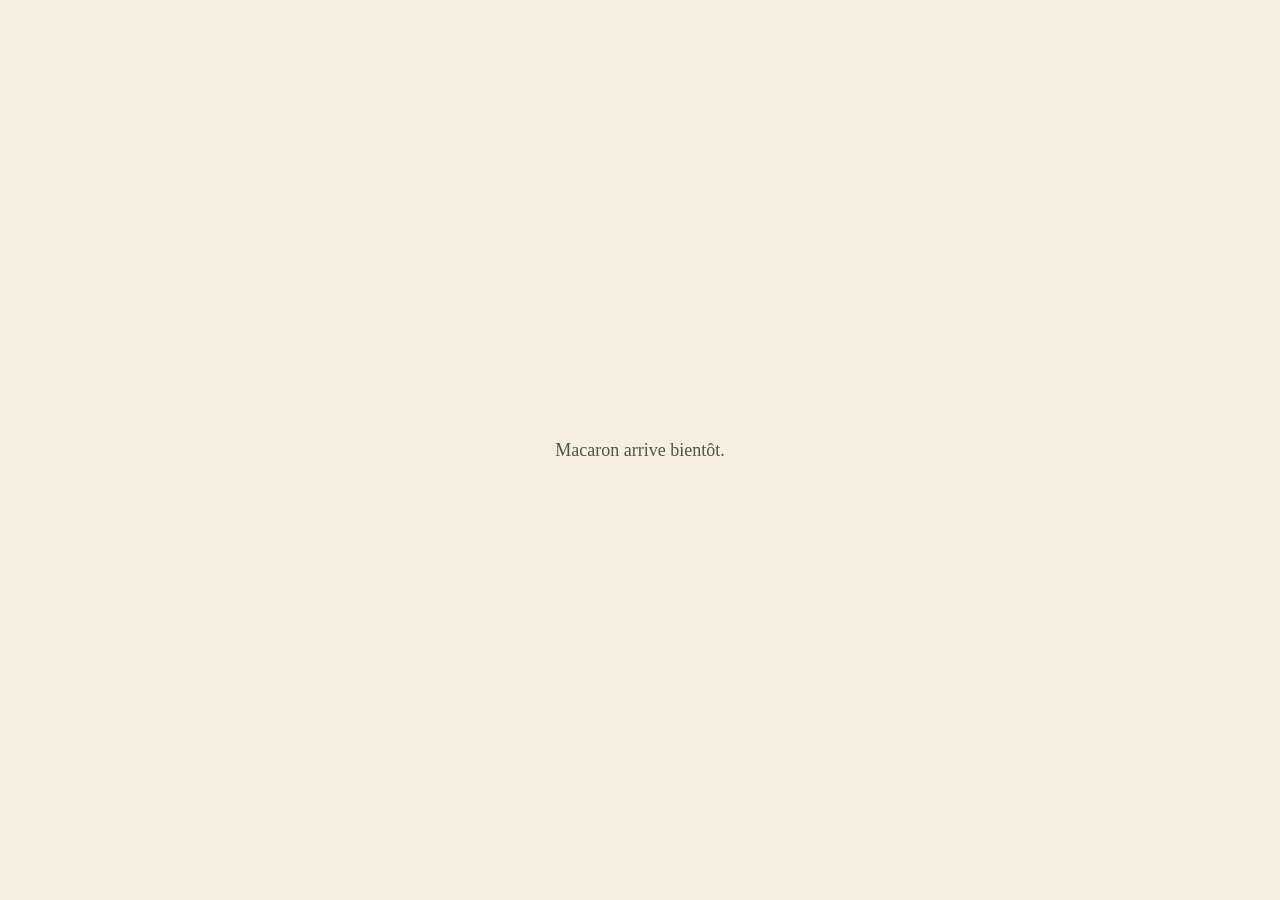
==== site/index.html @ 16fac5d5 "Builder, workflow and placeholder page Co-Authored-By: Claude Opus 5.5 <noreply@anthropic.com>" ====
<!doctype html>
<html lang="fr">
<head>
  <meta charset="utf-8">
  <meta name="viewport" content="width=device-width, initial-scale=1">
  <title>Macaron</title>
  <style>body{margin:0;min-height:100vh;display:grid;place-items:center;background:#f6efe1;color:#4a5a3c;font:18px/1.5 Georgia,serif}</style>
</head>
<body><p>Macaron arrive bientôt.</p></body>
</html>
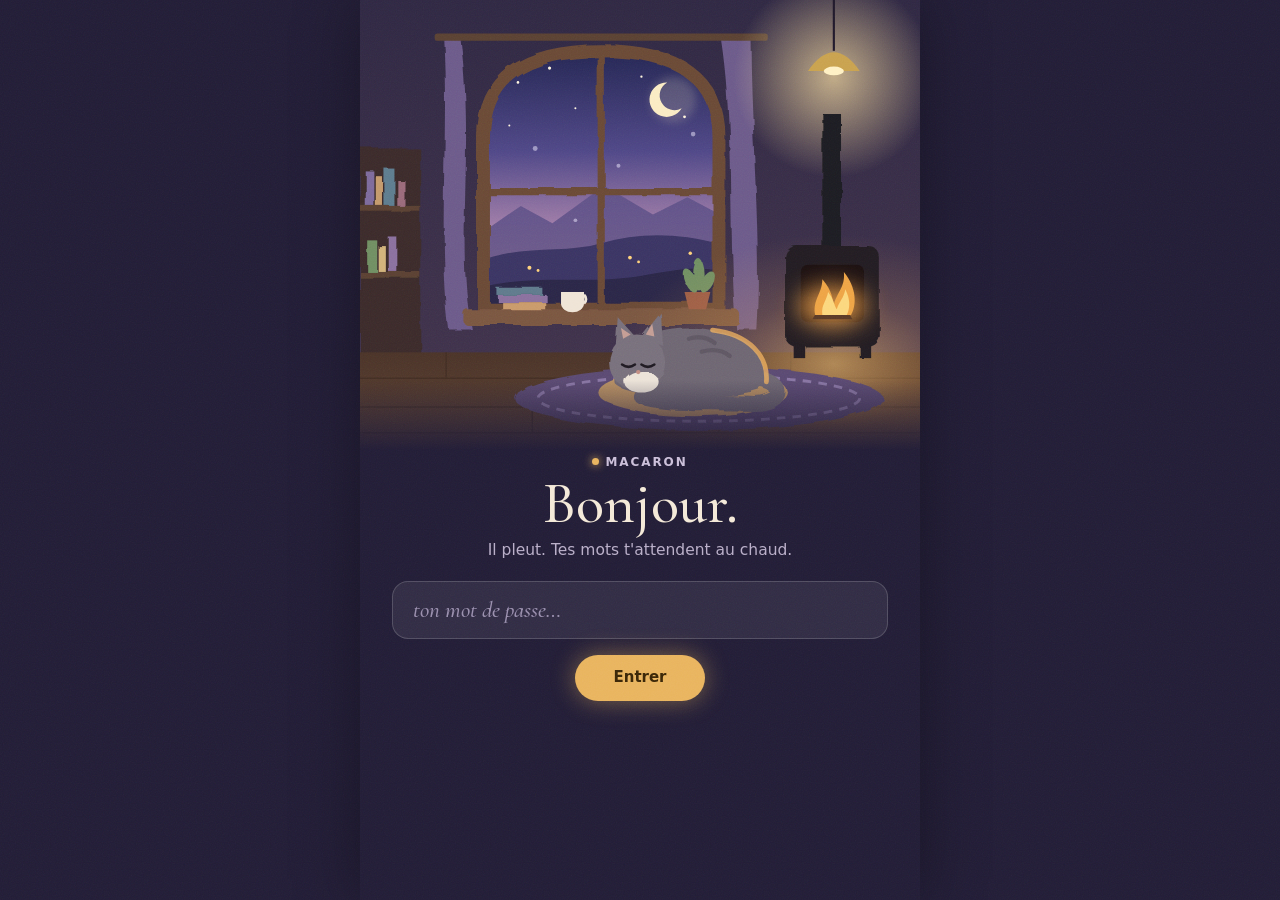
==== commit f7f9f8f8: "The Macaron site: twilight room, passcode, episodes, unfolding words, offline Co-Authored-By: Claude" ====
--- a/site/index.html
+++ b/site/index.html
@@ -2,9 +2,169 @@
 <html lang="fr">
 <head>
   <meta charset="utf-8">
-  <meta name="viewport" content="width=device-width, initial-scale=1">
+  <meta name="viewport" content="width=device-width, initial-scale=1, viewport-fit=cover">
   <title>Macaron</title>
-  <style>body{margin:0;min-height:100vh;display:grid;place-items:center;background:#f6efe1;color:#4a5a3c;font:18px/1.5 Georgia,serif}</style>
+  <meta name="theme-color" content="#221d36">
+  <meta name="apple-mobile-web-app-capable" content="yes">
+  <meta name="mobile-web-app-capable" content="yes">
+  <meta name="apple-mobile-web-app-status-bar-style" content="black-translucent">
+  <meta name="apple-mobile-web-app-title" content="Macaron">
+  <meta name="robots" content="noindex">
+  <link rel="manifest" href="manifest.webmanifest">
+  <link rel="icon" href="icons/icon-192.png">
+  <link rel="apple-touch-icon" href="icons/apple-touch-icon.png">
+  <link rel="preload" href="fonts/cormorant-garamond.woff2" as="font" type="font/woff2" crossorigin>
+  <link rel="stylesheet" href="style.css">
 </head>
-<body><p>Macaron arrive bientôt.</p></body>
+<body class="is-locked">
+
+  <!-- The room at twilight. Original drawing; animated in style.css. -->
+  <header class="scene" aria-hidden="true">
+    <svg id="scene" viewBox="0 0 390 330" preserveAspectRatio="xMaxYMax slice">
+      <defs>
+        <linearGradient id="room" x1="0" y1="0" x2="0" y2="1"><stop offset="0" stop-color="#2e2742"/><stop offset="1" stop-color="#43344d"/></linearGradient>
+        <linearGradient id="dusk" x1="0" y1="0" x2="0" y2="1"><stop offset="0" stop-color="#232552"/><stop offset=".38" stop-color="#4f4787"/><stop offset=".64" stop-color="#9c7aa6"/><stop offset=".82" stop-color="#dca39a"/><stop offset="1" stop-color="#f3c88c"/></linearGradient>
+        <linearGradient id="boards" x1="0" y1="0" x2="0" y2="1"><stop offset="0" stop-color="#4a3328"/><stop offset="1" stop-color="#5e4232"/></linearGradient>
+        <radialGradient id="warm"><stop offset="0" stop-color="#ffc977" stop-opacity=".55"/><stop offset=".5" stop-color="#f0a95a" stop-opacity=".18"/><stop offset="1" stop-color="#f0a95a" stop-opacity="0"/></radialGradient>
+        <radialGradient id="lampglow"><stop offset="0" stop-color="#ffe3a3" stop-opacity=".7"/><stop offset="1" stop-color="#ffe3a3" stop-opacity="0"/></radialGradient>
+        <filter id="blur3" x="-60%" y="-60%" width="220%" height="220%"><feGaussianBlur stdDeviation="3"/></filter>
+        <filter id="blur8" x="-80%" y="-80%" width="260%" height="260%"><feGaussianBlur stdDeviation="8"/></filter>
+        <filter id="wc"><feTurbulence type="fractalNoise" baseFrequency=".045" numOctaves="3" seed="5"/><feDisplacementMap in="SourceGraphic" scale="4"/></filter>
+        <clipPath id="pane"><path d="M86 232 V112 Q86 52 168 52 Q250 52 250 112 V232Z"/></clipPath>
+      </defs>
+
+      <rect width="390" height="330" fill="url(#room)"/>
+
+      <!-- Outside: twilight, hills, the village, rain -->
+      <g clip-path="url(#pane)">
+        <rect x="80" y="50" width="180" height="190" fill="url(#dusk)"/>
+        <g class="stars" fill="#fff6e0"><circle cx="110" cy="74" r=".9"/><circle cx="132" cy="64" r="1.1"/><circle cx="196" cy="70" r=".8"/><circle cx="226" cy="98" r="1"/><circle cx="150" cy="92" r=".7"/><circle cx="104" cy="104" r=".7"/></g>
+        <path d="M214 74 a12 12 0 1 0 10 18 a10 10 0 1 1 -10 -18z" fill="#fbecc4"/>
+        <circle cx="218" cy="86" r="16" fill="#fbecc4" opacity=".18" filter="url(#blur3)"/>
+        <path d="M80 182 L112 160 L134 172 L170 146 L204 166 L228 154 L262 172 V240 H80Z" fill="#5c4f86" opacity=".85"/>
+        <path d="M80 200 C110 186 140 194 168 186 S226 178 262 190 V240 H80Z" fill="#3a3463"/>
+        <path d="M80 218 C120 206 160 216 200 208 S250 204 262 210 V240 H80Z" fill="#2a2647"/>
+        <g class="village" fill="#ffd27c"><circle cx="118" cy="203" r="1.4"/><circle cx="124" cy="205" r="1"/><circle cx="188" cy="196" r="1.3"/><circle cx="194" cy="199" r="1"/><circle cx="230" cy="193" r="1.2"/></g>
+        <g class="rain" stroke="#d9d3f2" stroke-width=".9" stroke-linecap="round">
+          <path d="M96 40 l-5 15" style="--d:-.1s"/><path d="M118 62 l-5 15" style="--d:-.7s"/><path d="M140 38 l-5 15" style="--d:-.35s"/>
+          <path d="M162 80 l-5 15" style="--d:-.9s"/><path d="M184 46 l-5 15" style="--d:-.2s"/><path d="M206 88 l-5 15" style="--d:-.55s"/>
+          <path d="M236 42 l-5 15" style="--d:-1s"/><path d="M244 100 l-5 15" style="--d:-.45s"/><path d="M104 110 l-5 15" style="--d:-.8s"/>
+          <path d="M130 130 l-5 15" style="--d:-.05s"/><path d="M156 108 l-5 15" style="--d:-.65s"/><path d="M178 134 l-5 15" style="--d:-.3s"/>
+          <path d="M200 120 l-5 15" style="--d:-.95s"/><path d="M224 138 l-5 15" style="--d:-.15s"/><path d="M110 156 l-5 15" style="--d:-.5s"/>
+          <path d="M146 166 l-5 15" style="--d:-.75s"/><path d="M212 160 l-5 15" style="--d:-.25s"/><path d="M90 84 l-5 15" style="--d:-.6s"/>
+        </g>
+        <g fill="#efeaff" opacity=".5"><circle cx="122" cy="120" r="1.7"/><circle cx="180" cy="132" r="1.4"/><circle cx="232" cy="110" r="1.6"/><circle cx="150" cy="170" r="1.3"/></g>
+      </g>
+      <g filter="url(#wc)" fill="none" stroke="#6b4a36">
+        <path d="M86 232 V112 Q86 52 168 52 Q250 52 250 112 V232Z" stroke-width="9"/>
+        <path d="M168 54 V232 M88 150 H248" stroke-width="5"/>
+      </g>
+
+      <!-- Curtains -->
+      <path d="M70 44 C80 120 66 190 78 246 L62 246 C54 180 62 110 58 44Z" fill="#6c5a8a" filter="url(#wc)"/>
+      <path d="M252 44 C262 110 256 180 262 246 L276 246 C280 180 272 110 272 44Z" fill="#6c5a8a" filter="url(#wc)"/>
+      <rect x="52" y="40" width="232" height="5" rx="2" fill="#5a4132"/>
+
+      <!-- Sill: books, tea, plant -->
+      <rect x="72" y="232" width="192" height="11" rx="3" fill="#7a5640" filter="url(#wc)"/>
+      <g filter="url(#wc)"><rect x="96" y="222" width="34" height="5" fill="#8a6f9e"/><rect x="99" y="227" width="30" height="5" fill="#c99a6a"/><rect x="95" y="217" width="32" height="5" fill="#5f7a8c"/></g>
+      <g transform="translate(140 214)">
+        <path d="M0 6 h16 v8 a8 6 0 0 1 -16 0z" fill="#efe4d6"/><path d="M16 8 a4 4 0 0 1 0 6" fill="none" stroke="#efe4d6" stroke-width="2"/>
+        <g class="steam" fill="none" stroke="#fff" stroke-width="1.3" stroke-linecap="round"><path d="M4 2 q-3 -6 1 -11 q3 -5 0 -10"/><path d="M10 2 q-3 -6 1 -11" style="--d:-1.4s"/></g>
+      </g>
+      <g transform="translate(226 206)">
+        <path d="M0 14 h18 l-3 12 h-12z" fill="#9a5a44"/>
+        <g fill="#6f8f62" filter="url(#wc)"><ellipse cx="4" cy="6" rx="4" ry="9" transform="rotate(-25 4 6)"/><ellipse cx="10" cy="2" rx="4" ry="11"/><ellipse cx="16" cy="7" rx="4" ry="8" transform="rotate(28 16 7)"/></g>
+      </g>
+
+      <!-- Bookshelf -->
+      <g filter="url(#wc)">
+        <rect x="0" y="120" width="42" height="150" fill="#3a2b2b"/>
+        <rect x="0" y="160" width="42" height="4" fill="#5a4132"/><rect x="0" y="206" width="42" height="4" fill="#5a4132"/>
+        <rect x="4" y="136" width="6" height="24" fill="#7d6a9c"/><rect x="11" y="140" width="5" height="20" fill="#c49a6c"/><rect x="17" y="134" width="7" height="26" fill="#5d7c8e"/><rect x="26" y="142" width="5" height="18" fill="#9a6a7a"/>
+        <rect x="5" y="184" width="7" height="22" fill="#6f8f62"/><rect x="13" y="188" width="5" height="18" fill="#d1b27a"/><rect x="20" y="182" width="6" height="24" fill="#8a6f9e"/>
+      </g>
+
+      <!-- Hanging lamp -->
+      <circle class="lamp-glow" cx="330" cy="70" r="70" fill="url(#lampglow)"/>
+      <line x1="330" y1="0" x2="330" y2="52" stroke="#20192b" stroke-width="1.5"/>
+      <path d="M312 66 Q330 40 348 66Z" fill="#c9a24e"/><ellipse cx="330" cy="66" rx="7" ry="3" fill="#fff1c4"/>
+
+      <!-- Floor -->
+      <rect y="262" width="390" height="68" fill="url(#boards)"/>
+      <g stroke="#3a281f" stroke-width="1" opacity=".6"><path d="M0 280 H390 M0 300 H390 M0 318 H390"/><path d="M60 262 v18 M180 280 v20 M300 262 v18 M120 300 v18 M250 300 v18"/></g>
+
+      <!-- Stove and fire -->
+      <ellipse class="fire-light" cx="330" cy="270" rx="150" ry="90" fill="url(#warm)"/>
+      <g filter="url(#wc)">
+        <rect x="322" y="96" width="13" height="100" fill="#1f1a20"/>
+        <rect x="296" y="188" width="66" height="70" rx="8" fill="#241e24"/><rect x="302" y="254" width="8" height="12" fill="#241e24"/><rect x="348" y="254" width="8" height="12" fill="#241e24"/>
+      </g>
+      <rect x="307" y="201" width="44" height="40" rx="5" fill="#1a1012"/>
+      <ellipse class="embers" cx="329" cy="230" rx="24" ry="14" fill="#f0a14a" opacity=".85" filter="url(#blur8)"/>
+      <path d="M315 239 h28 l-3 -5 h-22z" fill="#5a3a26"/>
+      <g class="flame"><path d="M317 236 C315 225 322 221 322 211 C329 219 329 225 330 229 C332 220 338 217 337 206 C346 217 346 229 342 236Z" fill="#eea445"/></g>
+      <g class="flame inner"><path d="M322 236 C321 229 325 226 326 220 C330 225 330 229 332 232 C334 226 337 224 338 218 C342 226 341 232 339 236Z" fill="#fbd77e"/></g>
+
+      <!-- Rug -->
+      <ellipse cx="236" cy="294" rx="128" ry="22" fill="#5a4a72" filter="url(#wc)"/>
+      <ellipse cx="236" cy="294" rx="112" ry="16" fill="none" stroke="#9c88b8" stroke-width="2" stroke-dasharray="6 5" opacity=".7"/>
+
+      <!-- The cat, asleep by the fire -->
+      <g transform="translate(232 290) scale(1.5) translate(-196 -250)">
+        <ellipse cx="196" cy="250" rx="44" ry="11" fill="#b78f62" filter="url(#wc)"/>
+        <g class="cat">
+          <g filter="url(#wc)">
+            <path class="tail" d="M226 244 C240 246 238 256 222 255 C205 254 182 256 172 252" fill="none" stroke="#6e6672" stroke-width="7" stroke-linecap="round"/>
+            <path d="M160 246 C158 228 178 218 198 220 C220 222 232 232 230 246 C226 254 166 254 160 246Z" fill="#6e6672"/>
+            <circle cx="170" cy="236" r="13" fill="#78707b"/>
+            <path d="M160 229 L161 215 L170 225Z M172 224 L181 213 L182 228Z" fill="#78707b"/>
+            <ellipse cx="172" cy="245" rx="8" ry="5" fill="#ece3d8"/>
+          </g>
+          <path d="M205 221 C222 223 231 233 230 245" fill="none" stroke="#f2b25e" stroke-width="2.2" stroke-linecap="round" opacity=".75"/>
+          <path d="M162.5 220 l1 5 l3.5 -2z M177 218 l-3 5 l4 1z" fill="#d7a99a" opacity=".8"/>
+          <path d="M163 237 q3 2.2 6 0 M172 237 q3 2.2 6 0" fill="none" stroke="#1f1a22" stroke-width="1.2" stroke-linecap="round"/>
+          <circle cx="170.5" cy="240.5" r="1" fill="#c48f84"/>
+          <path d="M194 225 q7 -2 12 2 M200 231 q8 -2 13 2" fill="none" stroke="#554e5a" stroke-width="2" stroke-linecap="round" opacity=".6"/>
+        </g>
+      </g>
+      <g class="zzz" font-family="Cormorant Garamond, serif" font-style="italic" fill="#e9d8b8">
+        <text x="186" y="252" font-size="15">z</text>
+        <text x="176" y="240" font-size="11" style="--d:-1.5s">z</text>
+      </g>
+    </svg>
+  </header>
+
+  <!-- Locked: the passcode -->
+  <section id="lock" class="lock">
+    <div class="kick"><i></i>macaron</div>
+    <h1 class="serif" id="lock-hello">Bonsoir.</h1>
+    <p class="lock-line">Il pleut. Tes mots t'attendent au chaud.</p>
+    <form id="lock-form" autocomplete="off">
+      <input id="passcode" class="serif" type="password" placeholder="ton mot de passe…" autocomplete="current-password" aria-label="Mot de passe" enterkeyhint="go">
+      <button type="submit" class="btn" id="enter">Entrer</button>
+      <p class="lock-msg" id="lock-msg" role="status"></p>
+    </form>
+  </section>
+
+  <!-- Unlocked -->
+  <main id="home" class="home" hidden>
+    <div class="greet">
+      <h1 class="serif"><span id="hello">Bonsoir.</span><em>Un mot de plus&nbsp;?</em></h1>
+      <p id="stats"></p>
+    </div>
+    <div class="sheet">
+      <nav class="tags" id="tags" aria-label="Épisodes"></nav>
+      <div class="ep" id="ep"></div>
+      <div id="words"></div>
+      <p class="empty" id="empty" hidden>Pas encore de mots. Envoie un épisode depuis Dual Subs, il arrive ici quelques minutes après.</p>
+      <footer class="foot">
+        <p>Sentences from <a href="https://tatoeba.org" target="_blank" rel="noopener">Tatoeba</a> (CC BY 2.0 FR). Voice: Piper “Tom”.</p>
+        <button type="button" id="lock-again" class="link">Verrouiller</button>
+      </footer>
+    </div>
+  </main>
+
+  <script src="app.js"></script>
+</body>
 </html>
--- a/site/style.css
+++ b/site/style.css
@@ -0,0 +1,272 @@
+/* Macaron: a room at twilight above, the words on warm paper below. */
+@font-face { font-family: "Cormorant Garamond"; src: url("fonts/cormorant-garamond.woff2") format("woff2"); font-weight: 300 700; font-style: normal; font-display: swap; }
+@font-face { font-family: "Cormorant Garamond"; src: url("fonts/cormorant-garamond-italic.woff") format("woff"); font-weight: 500; font-style: italic; font-display: swap; }
+
+:root {
+  --night: #221d36;
+  --night-2: #2c2540;
+  --paper: #f5efe9;
+  --card: #fffaf4;
+  --ink: #272138;
+  --soft-ink: #55496a;
+  --muted: #8a7f96;
+  --faint: #b9adb8;
+  --line: #e7ddd8;
+  --cream: #f4e9d8;
+  --lilac: #b9aec8;
+  --gold: #e9b45e;
+  --gold-ink: #3a2608;
+  --gold-soft: #f3e6d0;
+  --violet: #6e5b9a;
+  --blue: #5f7e9c;
+  --mauve: #a8778c;
+  --moss: #6f8f62;
+  --serif: "Cormorant Garamond", "Iowan Old Style", Georgia, serif;
+  --sans: -apple-system, BlinkMacSystemFont, "Segoe UI", system-ui, sans-serif;
+  color-scheme: light;
+}
+
+* { box-sizing: border-box; }
+html { background: var(--night); -webkit-text-size-adjust: 100%; }
+body {
+  max-width: 560px;
+  min-height: 100vh;
+  min-height: 100dvh;
+  margin: 0 auto;
+  font: 15px/1.45 var(--sans);
+  color: var(--ink);
+  background: var(--night);
+  -webkit-tap-highlight-color: transparent;
+}
+body::after { /* paper grain over everything */
+  content: "";
+  position: fixed;
+  inset: 0;
+  pointer-events: none;
+  opacity: .22;
+  mix-blend-mode: soft-light;
+  background-image: url("data:image/svg+xml;utf8,<svg xmlns='http://www.w3.org/2000/svg' width='220' height='220'><filter id='n'><feTurbulence type='fractalNoise' baseFrequency='.85' numOctaves='3'/></filter><rect width='220' height='220' filter='url(%23n)'/></svg>");
+}
+.serif { font-family: var(--serif); font-weight: 500; }
+button { font: inherit; color: inherit; }
+[hidden] { display: none !important; }
+
+/* ---------- The scene ---------- */
+.scene { position: relative; height: 250px; overflow: hidden; }
+.scene svg { display: block; width: 100%; height: 100%; }
+.is-locked .scene { height: min(450px, 56vh); }
+.is-locked .scene::after {
+  content: "";
+  position: absolute;
+  left: 0; right: 0; bottom: 0;
+  height: 70px;
+  background: linear-gradient(rgba(34, 29, 54, 0), var(--night));
+}
+
+.rain path { opacity: 0; animation: fall 1.1s linear infinite; animation-delay: var(--d, 0s); }
+@keyframes fall {
+  0% { transform: translate(5px, -20px); opacity: 0; }
+  15% { opacity: .5; }
+  100% { transform: translate(-48px, 170px); opacity: .15; }
+}
+.flame { transform-box: fill-box; transform-origin: 50% 100%; animation: flicker 1.6s ease-in-out infinite alternate; }
+.flame.inner { animation-duration: 1.1s; animation-delay: -.4s; }
+@keyframes flicker {
+  0% { transform: scale(1, 1) skewX(0deg); }
+  30% { transform: scale(.94, 1.08) skewX(-2deg); }
+  60% { transform: scale(1.03, .93) skewX(2deg); }
+  100% { transform: scale(.97, 1.05) skewX(-1deg); }
+}
+.embers, .fire-light { animation: glow 2.4s ease-in-out infinite alternate; }
+.lamp-glow { animation: glow 6s ease-in-out infinite alternate; }
+@keyframes glow { from { opacity: .75; } to { opacity: 1; } }
+.steam path { opacity: 0; animation: steam 2.8s ease-out infinite; animation-delay: var(--d, 0s); }
+@keyframes steam {
+  0% { transform: translateY(4px); opacity: 0; }
+  30% { opacity: .5; }
+  100% { transform: translateY(-8px); opacity: 0; }
+}
+.cat { transform-box: fill-box; transform-origin: 50% 100%; animation: breathe 3.6s ease-in-out infinite; }
+@keyframes breathe { 50% { transform: scale(1.012, 1.035); } }
+.tail { transform-box: fill-box; transform-origin: 0% 0%; animation: tail 9s ease-in-out infinite; }
+@keyframes tail { 0%, 82%, 100% { transform: rotate(0deg); } 86% { transform: rotate(-7deg); } 90% { transform: rotate(2deg); } 94% { transform: rotate(-4deg); } }
+.zzz text { opacity: 0; animation: zzz 3s ease-in-out infinite; animation-delay: var(--d, 0s); }
+@keyframes zzz { 0% { opacity: 0; transform: translate(0, 4px); } 40% { opacity: .7; } 100% { opacity: 0; transform: translate(-6px, -10px); } }
+.stars circle:nth-child(odd) { animation: glow 3.3s ease-in-out infinite alternate; }
+.village circle:nth-child(2n) { animation: glow 4.5s ease-in-out infinite alternate; }
+
+@media (prefers-reduced-motion: reduce) {
+  .scene * { animation: none !important; }
+  .rain path { opacity: .35; }
+  .steam path { opacity: .4; }
+}
+
+/* ---------- Locked ---------- */
+.lock { padding: 0 32px 48px; text-align: center; color: var(--cream); }
+.kick, .greet .kick {
+  display: inline-flex; align-items: center; gap: 6px;
+  margin-bottom: 6px;
+  font: 600 12px var(--sans); letter-spacing: .16em; text-transform: uppercase;
+  color: #cbbfd9;
+}
+.kick i { width: 7px; height: 7px; border-radius: 50%; background: var(--gold); box-shadow: 0 0 8px var(--gold); }
+.lock h1 { margin: 0; font-size: 58px; line-height: 1; }
+.lock-line { margin: 6px 0 20px; color: var(--lilac); font-size: 15.5px; }
+#passcode {
+  width: 100%;
+  padding: 14px 20px;
+  border-radius: 16px;
+  border: 1px solid rgba(255, 255, 255, .16);
+  background: rgba(255, 255, 255, .07);
+  color: var(--cream);
+  font-size: 23px;
+  outline: none;
+}
+#passcode::placeholder { color: #9a8fae; font-style: italic; }
+#passcode:focus { border-color: rgba(233, 180, 94, .7); box-shadow: 0 0 0 3px rgba(233, 180, 94, .18); }
+.btn {
+  margin-top: 16px;
+  padding: 12px 38px;
+  border: 0;
+  border-radius: 999px;
+  background: var(--gold);
+  color: var(--gold-ink);
+  font-weight: 650;
+  box-shadow: 0 0 24px rgba(233, 180, 94, .45);
+  cursor: pointer;
+}
+.btn:disabled { opacity: .6; }
+.lock-msg { min-height: 1.4em; margin: 14px 0 0; color: #f0c2a8; font-size: 14px; }
+.shake { animation: shake .4s; }
+@keyframes shake { 20%, 60% { transform: translateX(-8px); } 40%, 80% { transform: translateX(8px); } }
+
+/* ---------- Home ---------- */
+.greet { padding: 4px 24px 40px; color: var(--cream); background: linear-gradient(var(--night), var(--night-2)); }
+.greet h1 { margin: 0; font-size: 44px; line-height: 1; }
+.greet h1 em { display: block; margin-top: 2px; font-size: 31px; font-style: italic; color: var(--gold); }
+.greet p { margin: 10px 0 0; color: var(--lilac); font-size: 14.5px; }
+.greet b { color: var(--cream); font-weight: 600; }
+
+.sheet {
+  position: relative;
+  margin-top: -22px;
+  min-height: 60vh;
+  padding-bottom: calc(24px + env(safe-area-inset-bottom));
+  border-radius: 28px 28px 0 0;
+  background: var(--paper);
+}
+
+.tags {
+  display: flex;
+  gap: 8px;
+  padding: 20px 24px 4px;
+  overflow-x: auto;
+  scrollbar-width: none;
+  -webkit-mask-image: linear-gradient(90deg, #000 85%, transparent);
+          mask-image: linear-gradient(90deg, #000 85%, transparent);
+}
+.tags::-webkit-scrollbar { display: none; }
+.tag {
+  flex: none;
+  padding: 6px 14px;
+  border: 1.3px solid var(--tag-line);
+  border-radius: 999px;
+  background: var(--card);
+  color: var(--tag);
+  font-size: 13.5px;
+  white-space: nowrap;
+  cursor: pointer;
+}
+.tag[aria-pressed="true"] { background: var(--tag); border-color: var(--tag); color: #fff; }
+
+.ep { padding: 12px 24px 0; }
+.kicker { font: 600 11px var(--sans); letter-spacing: .14em; text-transform: uppercase; color: var(--muted); }
+.ep h2 { margin: 3px 0 0; font-size: 31px; line-height: 1.05; }
+
+h3 {
+  display: flex; align-items: center; gap: 7px;
+  margin: 18px 24px 2px;
+  font: 600 11px var(--sans); letter-spacing: .14em; text-transform: uppercase;
+  color: var(--muted);
+}
+h3 i { width: 7px; height: 7px; border-radius: 50%; background: var(--dot); }
+
+ol.words { margin: 0; padding: 0; list-style: none; }
+.w {
+  margin: 0 24px;
+  border-bottom: 1px solid var(--line);
+  transition: margin .35s ease, background .35s ease, border-color .35s ease, box-shadow .35s ease, border-radius .35s ease;
+}
+.w .head { display: flex; align-items: center; }
+.w .row {
+  flex: 1;
+  display: flex; align-items: baseline; gap: 12px;
+  min-width: 0;
+  padding: 12px 0;
+  border: 0;
+  background: none;
+  text-align: left;
+  cursor: pointer;
+}
+.w .fr { font-family: var(--serif); font-size: 28px; line-height: 1; font-weight: 600; transition: font-size .35s ease; }
+.w .en { flex: 1; min-width: 0; overflow: hidden; text-overflow: ellipsis; white-space: nowrap; color: var(--muted); font-size: 14.5px; }
+.w .n { color: var(--faint); font-size: 12px; }
+.w .heard-dot { width: 6px; height: 6px; border-radius: 50%; background: var(--gold); align-self: center; opacity: 0; }
+.w.heard .heard-dot { opacity: 1; }
+
+.play {
+  display: grid; place-items: center;
+  flex: none;
+  width: 46px; height: 46px;
+  padding: 0;
+  border: 0;
+  border-radius: 50%;
+  background: var(--gold);
+  color: var(--gold-ink);
+  box-shadow: 0 6px 18px rgba(233, 180, 94, .45);
+  cursor: pointer;
+}
+.play.small { width: 36px; height: 36px; background: var(--gold-soft); color: #7a5218; box-shadow: none; }
+.play.playing { animation: pulse .9s ease-in-out infinite; }
+@keyframes pulse { 50% { transform: scale(1.08); } }
+.w .head .play { width: 0; opacity: 0; overflow: hidden; transition: width .3s ease, opacity .3s ease; }
+
+/* Unfolding: the grid row grows from 0 to its content's height */
+.fold { display: grid; grid-template-rows: 0fr; transition: grid-template-rows .35s ease; }
+.fold > div { overflow: hidden; }
+.w.open .fold { grid-template-rows: 1fr; }
+.w.open {
+  margin: 6px 12px;
+  padding: 0 12px;
+  border-color: transparent;
+  border-radius: 22px;
+  background: var(--card);
+  box-shadow: 0 12px 30px rgba(60, 40, 90, .13), 0 0 0 1px #eadfd6;
+}
+.w.open .fr { font-size: 40px; }
+.w.open .n, .w.open .en, .w.open .heard-dot { display: none; }
+.w.open .head .play { width: 46px; opacity: 1; }
+
+.more { padding: 0 0 18px; }
+.tr { margin: 0; font-size: 16px; color: var(--soft-ink); }
+.tr[lang="ar"] { margin-top: 2px; font-size: 18px; }
+.forms { margin: 6px 0 0; color: var(--muted); font-size: 13.5px; }
+.forms em { font-family: var(--serif); font-size: 17px; color: var(--ink); }
+.ex { display: flex; gap: 12px; align-items: flex-start; margin-top: 14px; padding-top: 14px; border-top: 1px dashed #e4d6cc; }
+.ex > div { flex: 1; }
+.ex p { margin: 0; }
+.ex .fr-s { font-family: var(--serif); font-size: 25px; line-height: 1.15; }
+.ex .en-s { margin-top: 5px; color: var(--soft-ink); font-size: 14.5px; }
+.ex .src { margin-top: 8px; font-size: 11.5px; }
+.ex .src a { color: var(--faint); text-decoration: none; }
+.no-ex { margin: 12px 0 0; color: var(--faint); font-size: 13px; font-style: italic; }
+
+.empty { margin: 28px 24px; color: var(--muted); font-size: 15px; }
+.foot { display: flex; justify-content: space-between; align-items: center; gap: 16px; margin: 36px 24px 0; color: var(--faint); font-size: 11.5px; }
+.foot p { margin: 0; }
+.foot a { color: inherit; }
+.link { padding: 0; border: 0; background: none; color: var(--muted); font-size: 12px; text-decoration: underline; cursor: pointer; }
+
+@media (min-width: 561px) {
+  body { box-shadow: 0 0 60px rgba(0, 0, 0, .35); }
+}
